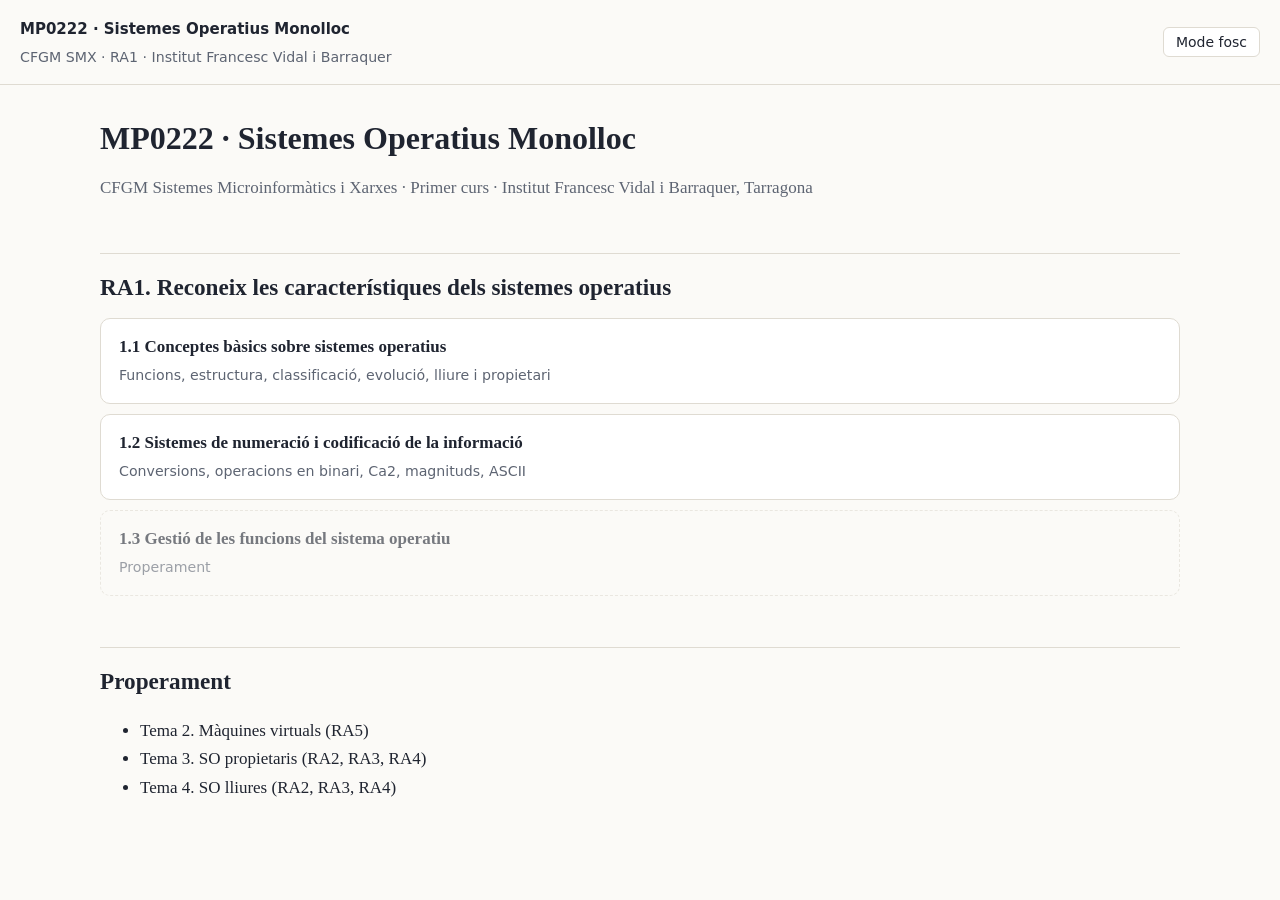
==== index.html @ bf26d414 "Add files via upload" ====
<!DOCTYPE html>
<html lang="ca">
<head>
<meta charset="utf-8">
<meta name="description" content="Materials del mòdul MP0222 Sistemes Operatius Monolloc (CFGM SMX)">
<meta name="viewport" content="width=device-width, initial-scale=1, viewport-fit=cover">
<title>MP0222 · Sistemes Operatius Monolloc | MP0222</title>
<link rel="stylesheet" href="assets/style.css">
</head>
<body id="top">
<header><div><a href="index.html"><b>MP0222 · Sistemes Operatius Monolloc</b><br><small>CFGM SMX · RA1 · Institut Francesc Vidal i Barraquer</small></a></div><button id="th" type="button">Mode fosc</button></header>
<div class="wrap"><main id="main">
<h1>MP0222 · Sistemes Operatius Monolloc</h1>
<p class="lead">CFGM Sistemes Microinformàtics i Xarxes · Primer curs · Institut Francesc Vidal i Barraquer, Tarragona</p>
<h2>RA1. Reconeix les característiques dels sistemes operatius</h2>
<div class="cards">
<a href="tema-1-1.html"><b>1.1 Conceptes bàsics sobre sistemes operatius</b><br><small>Funcions, estructura, classificació, evolució, lliure i propietari</small></a>
<a href="tema-1-2.html"><b>1.2 Sistemes de numeració i codificació de la informació</b><br><small>Conversions, operacions en binari, Ca2, magnituds, ASCII</small></a>
<div class="soon"><b>1.3 Gestió de les funcions del sistema operatiu</b><br><small>Properament</small></div></div>
<h2>Properament</h2><ul><li>Tema 2. Màquines virtuals (RA5)</li><li>Tema 3. SO propietaris (RA2, RA3, RA4)</li><li>Tema 4. SO lliures (RA2, RA3, RA4)</li></ul>
</main></div></body></html>
---- assets/style.css ----
:root{--bg:#fbfaf7;--fg:#1f2430;--mut:#5d6472;--card:#fff;--bd:#dfdbd2;--ac:#1d5fa8;--code:#f1efe9;--info:#e6f0fa;--imp:#fdf0dc;--def:#eef0f6;--ok:#e5f4e8;box-sizing:border-box;padding-top:env(safe-area-inset-top,0px);padding-bottom:env(safe-area-inset-bottom,0px)}
@media (prefers-color-scheme:dark){:root:not([data-theme="light"]){--bg:#15181e;--fg:#e6e8ec;--mut:#9aa1ae;--card:#1c2028;--bd:#333846;--ac:#7db3ee;--code:#232833;--info:#182a3d;--imp:#3a2c16;--def:#222735;--ok:#173222}}
:root[data-theme="dark"]{--bg:#15181e;--fg:#e6e8ec;--mut:#9aa1ae;--card:#1c2028;--bd:#333846;--ac:#7db3ee;--code:#232833;--info:#182a3d;--imp:#3a2c16;--def:#222735;--ok:#173222}
html{scroll-padding-top:env(safe-area-inset-top,0px);scroll-behavior:smooth}
body{margin:0;background:var(--bg);color:var(--fg);font:17px/1.65 Georgia,"Times New Roman",serif}
header{border-bottom:1px solid var(--bd);padding:14px 20px;display:flex;justify-content:space-between;align-items:center;gap:12px;font-family:system-ui,sans-serif}
header b{font-size:15px}header small{color:var(--mut)}
button{font:14px system-ui,sans-serif;border:1px solid var(--bd);background:var(--card);color:var(--fg);border-radius:6px;padding:6px 12px;cursor:pointer}
.wrap{display:flex;gap:32px;max-width:1080px;margin:0 auto;padding:24px 20px}
nav{position:sticky;top:16px;align-self:flex-start;min-width:210px;font:14px/1.4 system-ui,sans-serif}
nav a{display:block;padding:5px 0;color:var(--mut);text-decoration:none}nav a:hover{color:var(--ac)}
nav h4{margin:0 0 8px;font-size:12px;letter-spacing:.08em;text-transform:uppercase}
main{min-width:0;flex:1}
.crumb{font:13px system-ui,sans-serif;color:var(--mut)}
h1{font-size:2rem;line-height:1.2;margin:.3em 0}
h2{font-size:1.45rem;margin:2.2em 0 .5em;padding-top:.6em;border-top:1px solid var(--bd)}
h3{font-size:1.1rem;margin:1.5em 0 .3em}
.lead{color:var(--mut)}
.box{border-radius:8px;padding:12px 16px;margin:1.1em 0;border-left:5px solid var(--ac);font-size:16px}
.box>b:first-child{display:block;font:700 12px system-ui,sans-serif;letter-spacing:.08em;text-transform:uppercase;margin-bottom:4px}
.info{background:var(--info)}.imp{background:var(--imp);border-color:#d98a1c}.def{background:var(--def)}.ok{background:var(--ok);border-color:#2f8f4a}
table{border-collapse:collapse;width:100%;font:15px/1.5 system-ui,sans-serif;background:var(--card)}
.tw{overflow-x:auto;margin:1em 0}
th,td{border:1px solid var(--bd);padding:8px 10px;text-align:left;vertical-align:top}th{background:var(--def)}
pre{background:var(--code);padding:12px 14px;border-radius:8px;overflow-x:auto;font:14px/1.5 ui-monospace,Menlo,Consolas,monospace;margin:.6em 0}
code{background:var(--code);padding:1px 5px;border-radius:4px;font:.9em ui-monospace,Menlo,Consolas,monospace}pre code{padding:0;background:none}
.ex{border:1px solid var(--bd);background:var(--card);border-radius:10px;padding:14px 18px;margin:1.4em 0;font-size:16px}
.ex h4{margin:0 0 4px;font:700 15px system-ui,sans-serif}.ex .tag{font:12px system-ui,sans-serif;color:var(--mut)}
details{margin-top:8px;font:15px/1.5 system-ui,sans-serif}summary{cursor:pointer;color:var(--ac);font-weight:600}
svg{max-width:100%;height:auto}
.pn{display:flex;justify-content:space-between;margin-top:3em;font:15px system-ui,sans-serif;color:var(--mut)}
@media(max-width:820px){.wrap{display:block}nav{position:static;margin-bottom:20px}}
.cards a{display:block;border:1px solid var(--bd);background:var(--card);border-radius:10px;padding:14px 18px;margin:10px 0;text-decoration:none;color:var(--fg)}.cards a:hover{border-color:var(--ac)}.cards small{color:var(--mut);font-family:system-ui,sans-serif}.soon{opacity:.6;border:1px dashed var(--bd);border-radius:10px;padding:14px 18px;margin:10px 0}
a{color:var(--ac)}header a{color:inherit;text-decoration:none}
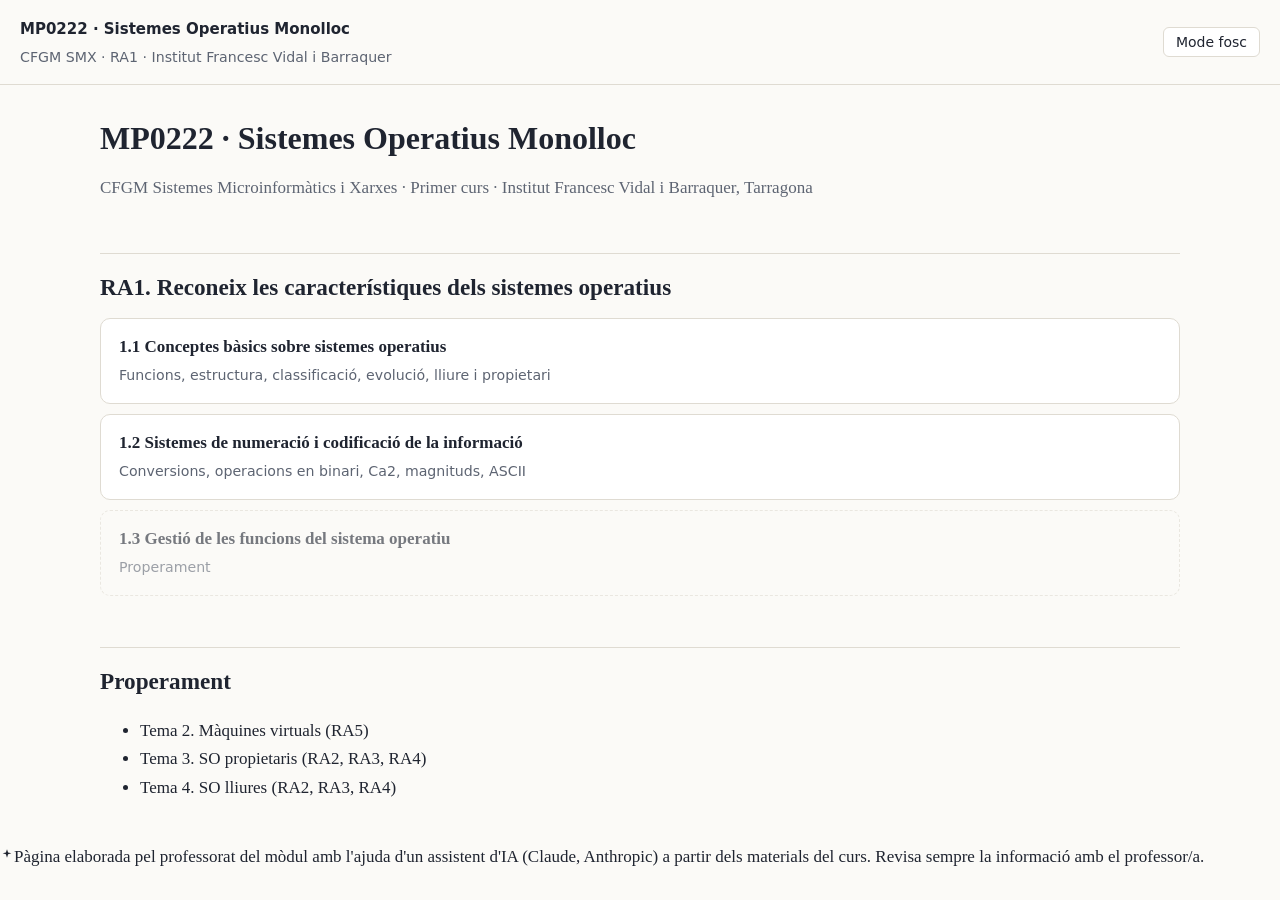
==== commit 34c439ec: "Add files via upload" ====
--- a/index.html
+++ b/index.html
@@ -18,4 +18,5 @@
 <a href="tema-1-2.html"><b>1.2 Sistemes de numeració i codificació de la informació</b><br><small>Conversions, operacions en binari, Ca2, magnituds, ASCII</small></a>
 <div class="soon"><b>1.3 Gestió de les funcions del sistema operatiu</b><br><small>Properament</small></div></div>
 <h2>Properament</h2><ul><li>Tema 2. Màquines virtuals (RA5)</li><li>Tema 3. SO propietaris (RA2, RA3, RA4)</li><li>Tema 4. SO lliures (RA2, RA3, RA4)</li></ul>
-</main></div></body></html>+</main></div><footer class="credit"><svg width="14" height="14" viewBox="0 0 24 24" fill="currentColor" aria-hidden="true"><path d="M12 2l1.9 5.6L19.5 9l-5.6 1.9L12 16.5l-1.9-5.6L4.5 9l5.6-1.5L12 2z"/></svg>Pàgina elaborada pel professorat del mòdul amb l'ajuda d'un assistent d'IA (Claude, Anthropic) a partir dels materials del curs. Revisa sempre la informació amb el professor/a.</footer>
+</body></html>
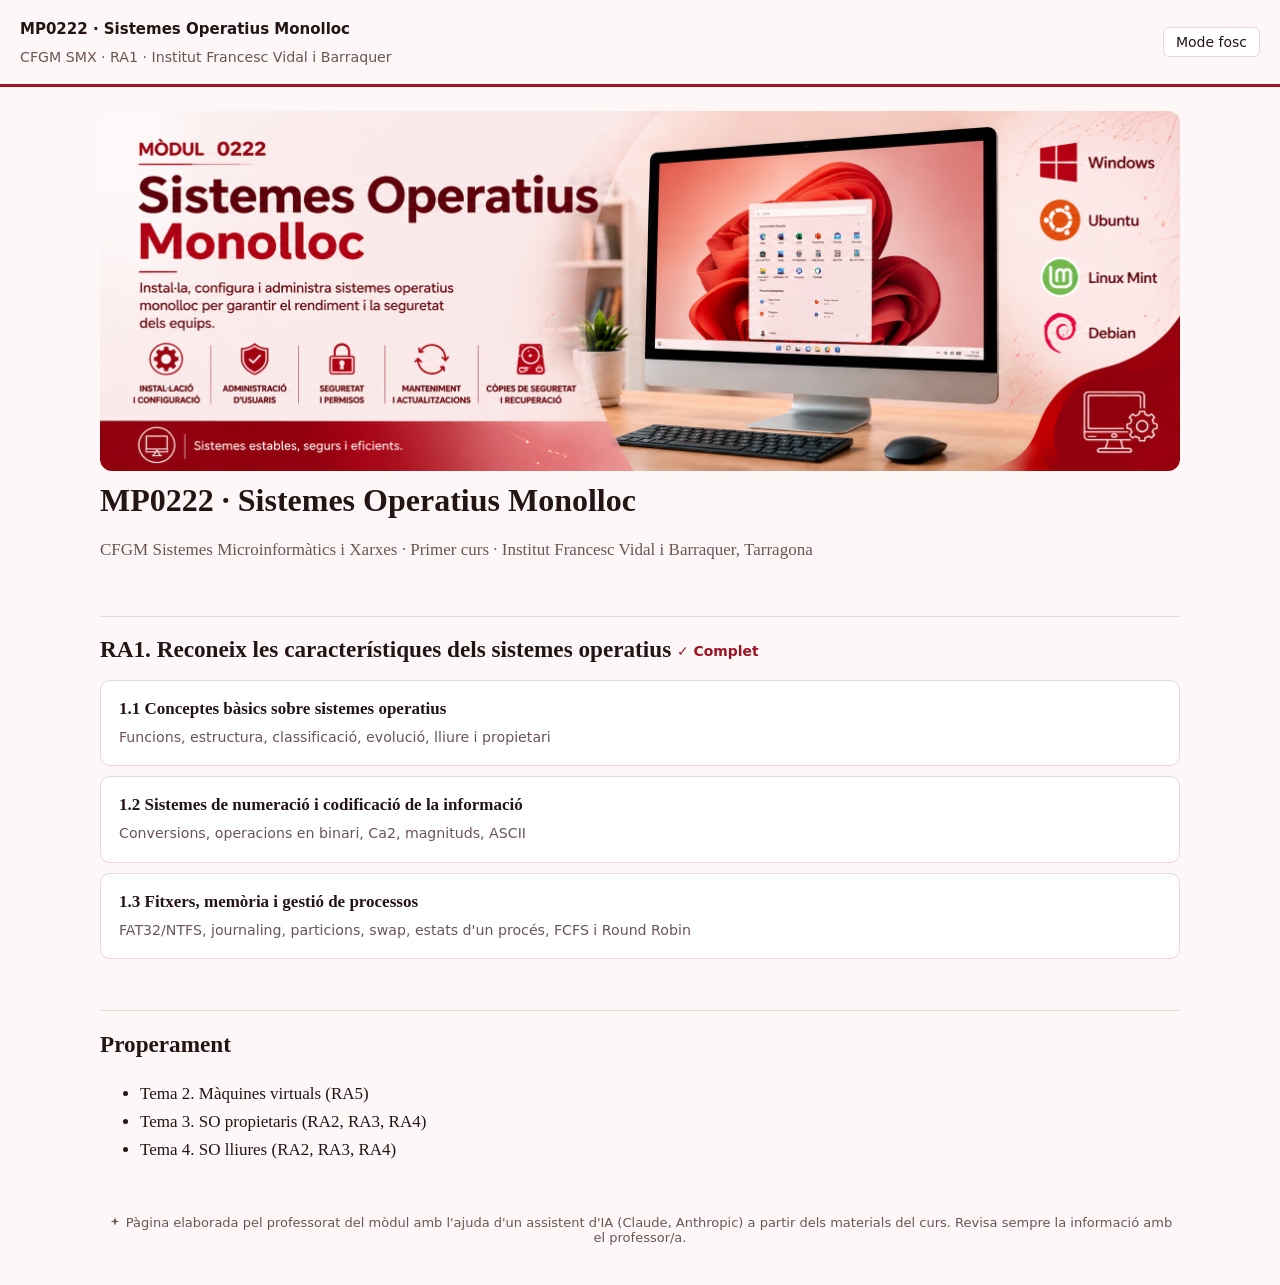
==== commit 501f7a9e: "add portada + canvi color + tema 1.3" ====
--- a/index.html
+++ b/index.html
@@ -10,13 +10,14 @@
 <body id="top">
 <header><div><a href="index.html"><b>MP0222 · Sistemes Operatius Monolloc</b><br><small>CFGM SMX · RA1 · Institut Francesc Vidal i Barraquer</small></a></div><button id="th" type="button">Mode fosc</button></header>
 <div class="wrap"><main id="main">
+<a class="hero" href="index.html" tabindex="-1"><img src="assets/img/portada.png" alt="Mòdul 0222 · Sistemes Operatius Monolloc — instal·la, configura, administra, optimitza. Windows, Ubuntu, Linux Mint, Debian"></a>
 <h1>MP0222 · Sistemes Operatius Monolloc</h1>
 <p class="lead">CFGM Sistemes Microinformàtics i Xarxes · Primer curs · Institut Francesc Vidal i Barraquer, Tarragona</p>
-<h2>RA1. Reconeix les característiques dels sistemes operatius</h2>
+<h2>RA1. Reconeix les característiques dels sistemes operatius <span style="color:var(--ac);font-size:.6em;font-family:system-ui,sans-serif;font-weight:700;vertical-align:middle">✓ Complet</span></h2>
 <div class="cards">
 <a href="tema-1-1.html"><b>1.1 Conceptes bàsics sobre sistemes operatius</b><br><small>Funcions, estructura, classificació, evolució, lliure i propietari</small></a>
 <a href="tema-1-2.html"><b>1.2 Sistemes de numeració i codificació de la informació</b><br><small>Conversions, operacions en binari, Ca2, magnituds, ASCII</small></a>
-<div class="soon"><b>1.3 Gestió de les funcions del sistema operatiu</b><br><small>Properament</small></div></div>
+<a href="tema-1-3.html"><b>1.3 Fitxers, memòria i gestió de processos</b><br><small>FAT32/NTFS, journaling, particions, swap, estats d'un procés, FCFS i Round Robin</small></a></div>
 <h2>Properament</h2><ul><li>Tema 2. Màquines virtuals (RA5)</li><li>Tema 3. SO propietaris (RA2, RA3, RA4)</li><li>Tema 4. SO lliures (RA2, RA3, RA4)</li></ul>
 </main></div><footer class="credit"><svg width="14" height="14" viewBox="0 0 24 24" fill="currentColor" aria-hidden="true"><path d="M12 2l1.9 5.6L19.5 9l-5.6 1.9L12 16.5l-1.9-5.6L4.5 9l5.6-1.5L12 2z"/></svg>Pàgina elaborada pel professorat del mòdul amb l'ajuda d'un assistent d'IA (Claude, Anthropic) a partir dels materials del curs. Revisa sempre la informació amb el professor/a.</footer>
 </body></html>
--- a/assets/style.css
+++ b/assets/style.css
@@ -1,9 +1,9 @@
-:root{--bg:#fbfaf7;--fg:#1f2430;--mut:#5d6472;--card:#fff;--bd:#dfdbd2;--ac:#1d5fa8;--code:#f1efe9;--info:#e6f0fa;--imp:#fdf0dc;--def:#eef0f6;--ok:#e5f4e8;box-sizing:border-box;padding-top:env(safe-area-inset-top,0px);padding-bottom:env(safe-area-inset-bottom,0px)}
-@media (prefers-color-scheme:dark){:root:not([data-theme="light"]){--bg:#15181e;--fg:#e6e8ec;--mut:#9aa1ae;--card:#1c2028;--bd:#333846;--ac:#7db3ee;--code:#232833;--info:#182a3d;--imp:#3a2c16;--def:#222735;--ok:#173222}}
-:root[data-theme="dark"]{--bg:#15181e;--fg:#e6e8ec;--mut:#9aa1ae;--card:#1c2028;--bd:#333846;--ac:#7db3ee;--code:#232833;--info:#182a3d;--imp:#3a2c16;--def:#222735;--ok:#173222}
+:root{--bg:#fdf8f7;--fg:#241416;--mut:#6b5456;--card:#fff;--bd:#e8d7d4;--ac:#a01224;--ac2:#7a0000;--code:#f3ece9;--info:#fbe9ea;--imp:#fdf0dc;--def:#f3ecec;--ok:#e5f4e8;box-sizing:border-box;padding-top:env(safe-area-inset-top,0px);padding-bottom:env(safe-area-inset-bottom,0px)}
+@media (prefers-color-scheme:dark){:root:not([data-theme="light"]){--bg:#1a1314;--fg:#f1e6e7;--mut:#b99a9c;--card:#241a1b;--bd:#4a3436;--ac:#e8798a;--ac2:#f2a5ae;--code:#2c2122;--info:#3a2024;--imp:#3a2c16;--def:#2a1f20;--ok:#173222}}
+:root[data-theme="dark"]{--bg:#1a1314;--fg:#f1e6e7;--mut:#b99a9c;--card:#241a1b;--bd:#4a3436;--ac:#e8798a;--ac2:#f2a5ae;--code:#2c2122;--info:#3a2024;--imp:#3a2c16;--def:#2a1f20;--ok:#173222}
 html{scroll-padding-top:env(safe-area-inset-top,0px);scroll-behavior:smooth}
 body{margin:0;background:var(--bg);color:var(--fg);font:17px/1.65 Georgia,"Times New Roman",serif}
-header{border-bottom:1px solid var(--bd);padding:14px 20px;display:flex;justify-content:space-between;align-items:center;gap:12px;font-family:system-ui,sans-serif}
+header{border-bottom:3px solid var(--ac);padding:14px 20px;display:flex;justify-content:space-between;align-items:center;gap:12px;font-family:system-ui,sans-serif}
 header b{font-size:15px}header small{color:var(--mut)}
 button{font:14px system-ui,sans-serif;border:1px solid var(--bd);background:var(--card);color:var(--fg);border-radius:6px;padding:6px 12px;cursor:pointer}
 .wrap{display:flex;gap:32px;max-width:1080px;margin:0 auto;padding:24px 20px}
@@ -32,3 +32,27 @@
 @media(max-width:820px){.wrap{display:block}nav{position:static;margin-bottom:20px}}
 .cards a{display:block;border:1px solid var(--bd);background:var(--card);border-radius:10px;padding:14px 18px;margin:10px 0;text-decoration:none;color:var(--fg)}.cards a:hover{border-color:var(--ac)}.cards small{color:var(--mut);font-family:system-ui,sans-serif}.soon{opacity:.6;border:1px dashed var(--bd);border-radius:10px;padding:14px 18px;margin:10px 0}
 a{color:var(--ac)}header a{color:inherit;text-decoration:none}
+
+footer.credit{max-width:1080px;margin:0 auto;padding:10px 20px 40px;font:13px system-ui,sans-serif;color:var(--mut);text-align:center}
+footer.credit svg{vertical-align:-3px;margin-right:4px}
+
+.imgcard{background:#fff;border:1px solid var(--bd);border-radius:10px;padding:14px;margin:1em 0;text-align:center}
+.imgcard img{max-width:100%;height:auto;border-radius:4px}
+.imgcard figcaption{margin-top:8px;font:13px system-ui,sans-serif;color:#5d6472}
+.videos{display:grid;gap:10px;margin:1em 0}
+.videos a{display:flex;gap:10px;align-items:center;border:1px solid var(--bd);background:var(--card);border-radius:10px;padding:10px 14px;text-decoration:none;color:var(--fg);font:15px system-ui,sans-serif}
+.videos a:hover{border-color:var(--ac)}
+.videos .yt{flex:none;width:28px;height:28px;color:#ff0000}
+.videos b{display:block;font-size:15px}
+.videos small{color:var(--mut)}
+
+/* Infografies i icones */
+.infografia{display:grid;grid-template-columns:repeat(auto-fit,minmax(145px,1fr));gap:12px;margin:1.3em 0}
+.infocard{background:var(--card);border:1px solid var(--bd);border-radius:14px;padding:16px 10px;text-align:center;transition:transform .15s}
+.infocard svg{width:50px;height:50px;margin-bottom:6px}
+.infocard b{display:block;font:700 13.5px system-ui,sans-serif;margin-bottom:3px;color:var(--fg)}
+.infocard span{font:12px system-ui,sans-serif;color:var(--mut);line-height:1.3;display:block}
+.icon-inline{width:20px;height:20px;vertical-align:-5px;margin-right:6px;flex:none}
+
+.hero{display:block;width:100%;max-width:1080px;margin:0 auto 10px;border-radius:12px;overflow:hidden}
+.hero img{display:block;width:100%;height:auto}
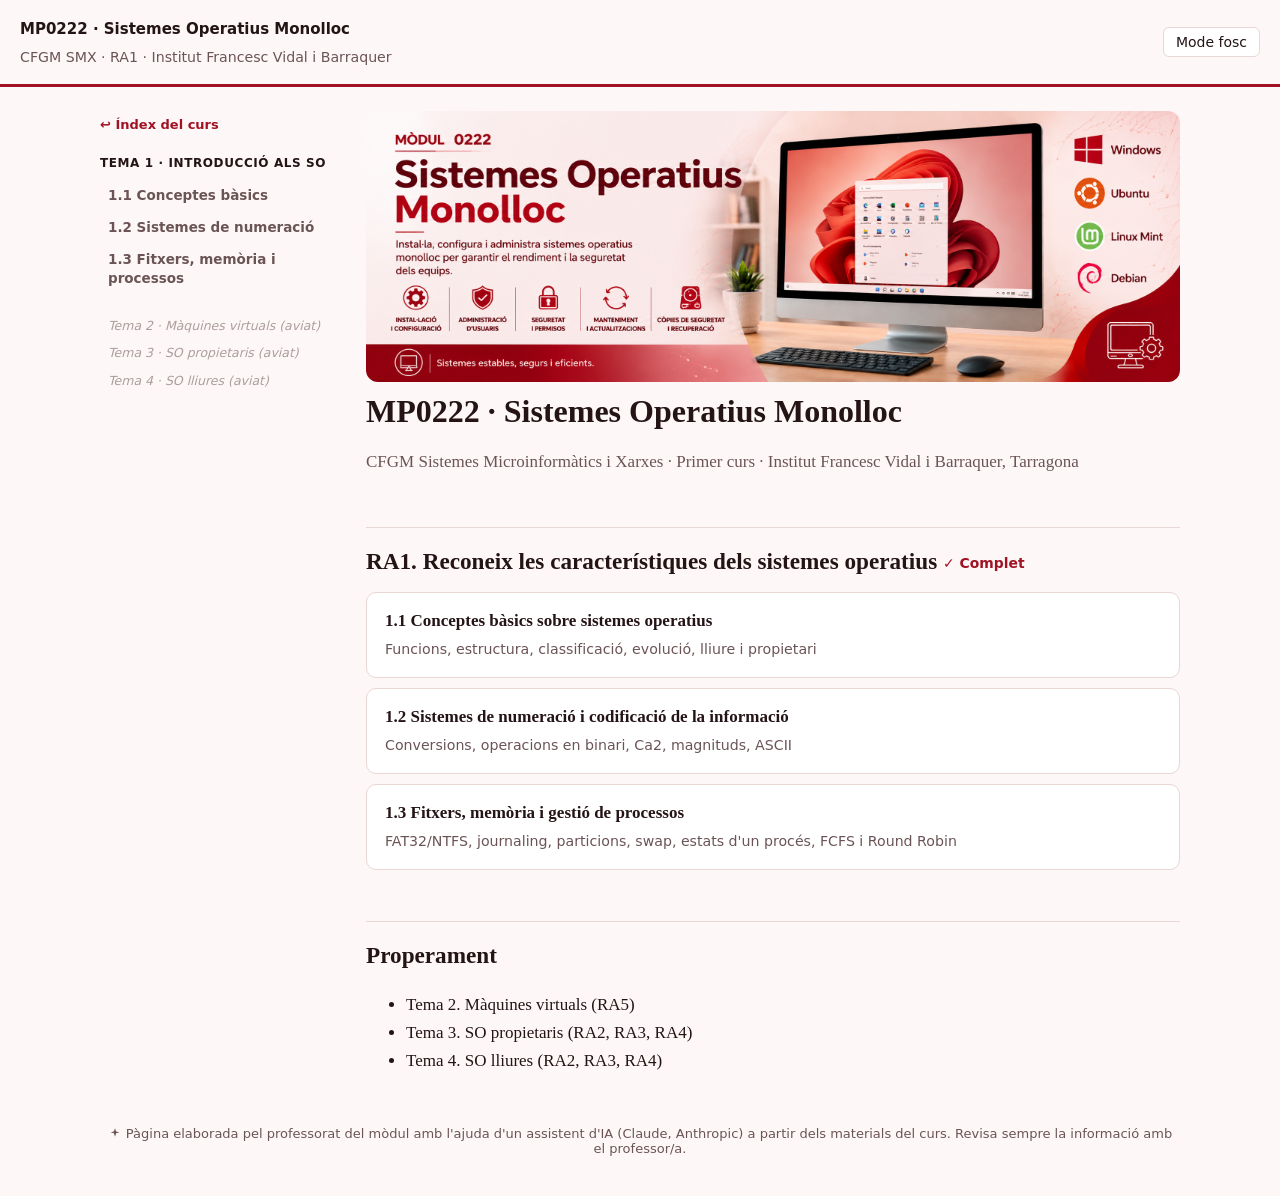
==== commit f8d2aa7e: "estilo m224 y más conversores" ====
--- a/index.html
+++ b/index.html
@@ -9,7 +9,7 @@
 </head>
 <body id="top">
 <header><div><a href="index.html"><b>MP0222 · Sistemes Operatius Monolloc</b><br><small>CFGM SMX · RA1 · Institut Francesc Vidal i Barraquer</small></a></div><button id="th" type="button">Mode fosc</button></header>
-<div class="wrap"><main id="main">
+<div class="wrap"><nav class="sidenav" aria-label="Navegació del curs"><a class="nav-home" href="index.html">↩ Índex del curs</a><div class="nav-tema-title">Tema 1 · Introducció als SO</div><ul class="nav-tree"><li><a href="tema-1-1.html">1.1 Conceptes bàsics</a></li><li><a href="tema-1-2.html">1.2 Sistemes de numeració</a></li><li><a href="tema-1-3.html">1.3 Fitxers, memòria i processos</a></li></ul><div class="nav-tema-future">Tema 2 · Màquines virtuals <em>(aviat)</em></div><div class="nav-tema-future">Tema 3 · SO propietaris <em>(aviat)</em></div><div class="nav-tema-future">Tema 4 · SO lliures <em>(aviat)</em></div></nav><main id="main">
 <a class="hero" href="index.html" tabindex="-1"><img src="assets/img/portada.png" alt="Mòdul 0222 · Sistemes Operatius Monolloc — instal·la, configura, administra, optimitza. Windows, Ubuntu, Linux Mint, Debian"></a>
 <h1>MP0222 · Sistemes Operatius Monolloc</h1>
 <p class="lead">CFGM Sistemes Microinformàtics i Xarxes · Primer curs · Institut Francesc Vidal i Barraquer, Tarragona</p>
--- a/assets/style.css
+++ b/assets/style.css
@@ -7,7 +7,7 @@
 header b{font-size:15px}header small{color:var(--mut)}
 button{font:14px system-ui,sans-serif;border:1px solid var(--bd);background:var(--card);color:var(--fg);border-radius:6px;padding:6px 12px;cursor:pointer}
 .wrap{display:flex;gap:32px;max-width:1080px;margin:0 auto;padding:24px 20px}
-nav{position:sticky;top:16px;align-self:flex-start;min-width:210px;font:14px/1.4 system-ui,sans-serif}
+nav{position:sticky;top:16px;align-self:flex-start;min-width:230px;max-width:230px;font:14px/1.4 system-ui,sans-serif;max-height:calc(100vh - 32px);overflow-y:auto;padding-right:4px}
 nav a{display:block;padding:5px 0;color:var(--mut);text-decoration:none}nav a:hover{color:var(--ac)}
 nav h4{margin:0 0 8px;font-size:12px;letter-spacing:.08em;text-transform:uppercase}
 main{min-width:0;flex:1}
@@ -56,3 +56,22 @@
 
 .hero{display:block;width:100%;max-width:1080px;margin:0 auto 10px;border-radius:12px;overflow:hidden}
 .hero img{display:block;width:100%;height:auto}
+
+.nav-home{display:block;color:var(--ac);text-decoration:none;font-weight:700;margin-bottom:16px;font-size:13px}
+.nav-home:hover{text-decoration:underline}
+.nav-tema-title{font-weight:700;color:var(--fg);margin:0 0 8px;font-size:12px;text-transform:uppercase;letter-spacing:.05em}
+.nav-tree{list-style:none;margin:0 0 18px;padding:0}
+.nav-tree>li{margin-bottom:1px}
+.nav-tree>li>a{display:block;padding:6px 8px;border-radius:6px;color:var(--mut);text-decoration:none;font-weight:600;font-size:13.5px}
+.nav-tree>li.active>a{background:var(--info);color:var(--ac)}
+.nav-tree>li>a:hover{color:var(--ac)}
+.nav-sub{list-style:none;margin:2px 0 6px 8px;padding:0;border-left:2px solid var(--bd)}
+.nav-sub li a{display:block;padding:3px 6px 3px 10px;color:var(--mut);text-decoration:none;font-size:12.5px;line-height:1.3}
+.nav-sub li a:hover{color:var(--ac)}
+.nav-tema-future{color:var(--mut);opacity:.55;font-size:12.5px;padding:5px 8px;font-style:italic}
+
+/* Conversors de bases */
+.conv-grid{display:grid;grid-template-columns:repeat(auto-fit,minmax(220px,1fr));gap:12px;margin:1em 0}
+.conv-card{margin:0}
+.conv-input{font:16px ui-monospace,Menlo,Consolas,monospace;padding:7px 10px;width:100%;max-width:220px;border:1px solid var(--bd);border-radius:6px;background:var(--card);color:var(--fg);box-sizing:border-box}
+.conv-out{font-size:13.5px;margin-top:8px}
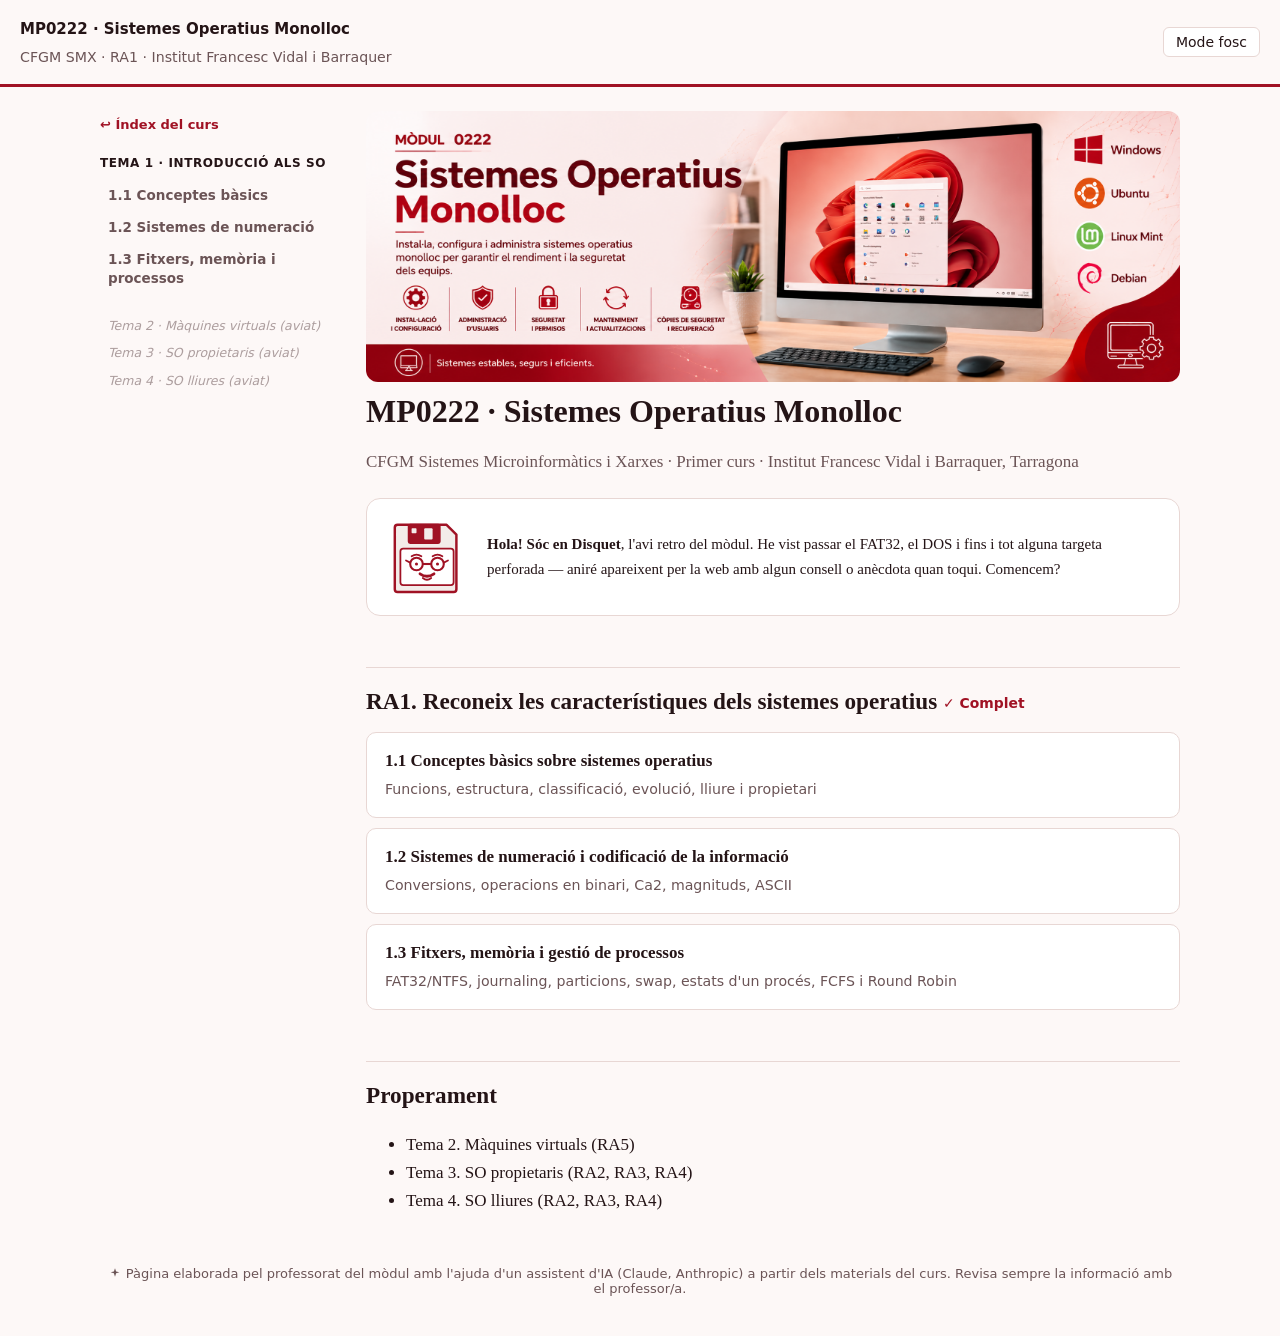
==== commit 600d9cbd: "disquet i operacions 1.3 ampliades" ====
--- a/index.html
+++ b/index.html
@@ -13,6 +13,25 @@
 <a class="hero" href="index.html" tabindex="-1"><img src="assets/img/portada.png" alt="Mòdul 0222 · Sistemes Operatius Monolloc — instal·la, configura, administra, optimitza. Windows, Ubuntu, Linux Mint, Debian"></a>
 <h1>MP0222 · Sistemes Operatius Monolloc</h1>
 <p class="lead">CFGM Sistemes Microinformàtics i Xarxes · Primer curs · Institut Francesc Vidal i Barraquer, Tarragona</p>
+<div class="mascota-wrap"><svg viewBox="0 0 120 120" xmlns="http://www.w3.org/2000/svg">
+<path d="M18 14h70l14 14v78a4 4 0 0 1-4 4H18a4 4 0 0 1-4-4V18a4 4 0 0 1 4-4z" fill="var(--code)" stroke="var(--ac)" stroke-width="3.5" stroke-linejoin="round"/>
+<rect x="34" y="14" width="44" height="26" rx="2" fill="var(--ac)" stroke="var(--ac)" stroke-width="3"/>
+<rect x="56" y="19" width="12" height="16" rx="1.5" fill="var(--code)"/>
+<rect x="38" y="19" width="7" height="7" rx="1" fill="var(--code)"/>
+<rect x="22" y="48" width="76" height="52" rx="4" fill="var(--card)" stroke="var(--ac)" stroke-width="2.5"/>
+<circle cx="45" cy="70" r="9" fill="none" stroke="var(--ac)" stroke-width="3"/>
+<circle cx="75" cy="70" r="9" fill="none" stroke="var(--ac)" stroke-width="3"/>
+<line x1="54" y1="70" x2="66" y2="70" stroke="var(--ac)" stroke-width="3"/>
+<line x1="36" y1="68" x2="30" y2="65" stroke="var(--ac)" stroke-width="2.5" stroke-linecap="round"/>
+<line x1="84" y1="68" x2="90" y2="65" stroke="var(--ac)" stroke-width="2.5" stroke-linecap="round"/>
+<circle cx="45" cy="70" r="2.2" fill="var(--ac)"/>
+<circle cx="75" cy="70" r="2.2" fill="var(--ac)"/>
+<path d="M38 59q7-5 14 0" fill="none" stroke="var(--ac)" stroke-width="2.5" stroke-linecap="round"/>
+<path d="M68 59q7-5 14 0" fill="none" stroke="var(--ac)" stroke-width="2.5" stroke-linecap="round"/>
+<path d="M50 84q10 7 20 0" fill="none" stroke="var(--ac)" stroke-width="4" stroke-linecap="round"/>
+<path d="M54 90q6 5 12 0" fill="none" stroke="var(--ac)" stroke-width="2.5" stroke-linecap="round"/>
+</svg>
+<p><b>Hola! Sóc en Disquet</b>, l'avi retro del mòdul. He vist passar el FAT32, el DOS i fins i tot alguna targeta perforada — aniré apareixent per la web amb algun consell o anècdota quan toqui. Comencem?</p></div>
 <h2>RA1. Reconeix les característiques dels sistemes operatius <span style="color:var(--ac);font-size:.6em;font-family:system-ui,sans-serif;font-weight:700;vertical-align:middle">✓ Complet</span></h2>
 <div class="cards">
 <a href="tema-1-1.html"><b>1.1 Conceptes bàsics sobre sistemes operatius</b><br><small>Funcions, estructura, classificació, evolució, lliure i propietari</small></a>
--- a/assets/style.css
+++ b/assets/style.css
@@ -75,3 +75,12 @@
 .conv-card{margin:0}
 .conv-input{font:16px ui-monospace,Menlo,Consolas,monospace;padding:7px 10px;width:100%;max-width:220px;border:1px solid var(--bd);border-radius:6px;background:var(--card);color:var(--fg);box-sizing:border-box}
 .conv-out{font-size:13.5px;margin-top:8px}
+
+/* Mascota: en Disquet */
+.mascota-wrap{display:flex;align-items:center;gap:18px;margin:1.3em 0;background:var(--card);border:1px solid var(--bd);border-radius:14px;padding:16px 18px}
+.mascota-wrap svg{width:84px;height:84px;flex:none}
+.mascota-wrap p{margin:0;font-size:15px}
+.mascota-tip{display:flex;align-items:flex-start;gap:10px;margin:1.1em 0;background:var(--info);border-radius:10px;padding:10px 14px}
+.mascota-tip svg{width:38px;height:38px;flex:none;margin-top:2px}
+.mascota-tip p{margin:0;font-size:14.5px}
+.mascota-tip b{color:var(--ac)}
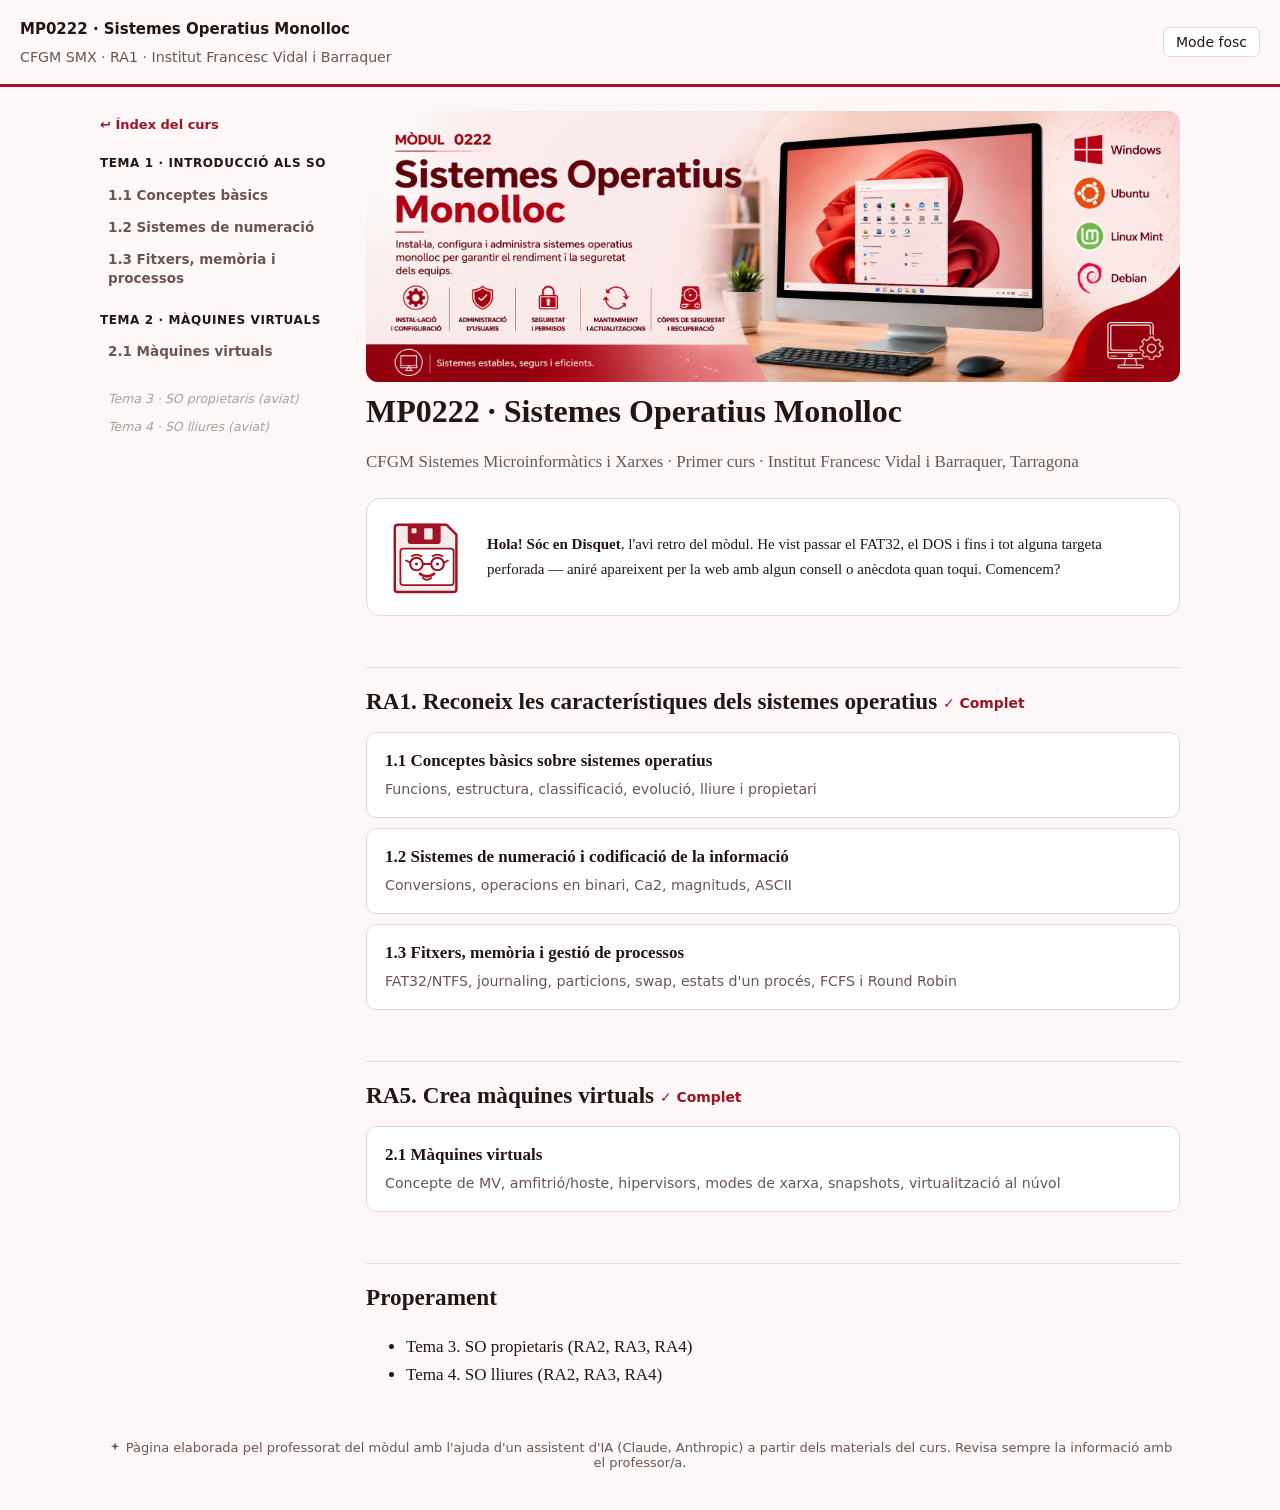
==== commit 42130c5c: "tema 2" ====
--- a/index.html
+++ b/index.html
@@ -9,7 +9,7 @@
 </head>
 <body id="top">
 <header><div><a href="index.html"><b>MP0222 · Sistemes Operatius Monolloc</b><br><small>CFGM SMX · RA1 · Institut Francesc Vidal i Barraquer</small></a></div><button id="th" type="button">Mode fosc</button></header>
-<div class="wrap"><nav class="sidenav" aria-label="Navegació del curs"><a class="nav-home" href="index.html">↩ Índex del curs</a><div class="nav-tema-title">Tema 1 · Introducció als SO</div><ul class="nav-tree"><li><a href="tema-1-1.html">1.1 Conceptes bàsics</a></li><li><a href="tema-1-2.html">1.2 Sistemes de numeració</a></li><li><a href="tema-1-3.html">1.3 Fitxers, memòria i processos</a></li></ul><div class="nav-tema-future">Tema 2 · Màquines virtuals <em>(aviat)</em></div><div class="nav-tema-future">Tema 3 · SO propietaris <em>(aviat)</em></div><div class="nav-tema-future">Tema 4 · SO lliures <em>(aviat)</em></div></nav><main id="main">
+<div class="wrap"><nav class="sidenav" aria-label="Navegació del curs"><a class="nav-home" href="index.html">↩ Índex del curs</a><div class="nav-tema-title">Tema 1 · Introducció als SO</div><ul class="nav-tree"><li><a href="tema-1-1.html">1.1 Conceptes bàsics</a></li><li><a href="tema-1-2.html">1.2 Sistemes de numeració</a></li><li><a href="tema-1-3.html">1.3 Fitxers, memòria i processos</a></li></ul><div class="nav-tema-title">Tema 2 · Màquines virtuals</div><ul class="nav-tree"><li><a href="tema-2-1.html">2.1 Màquines virtuals</a></li></ul><div class="nav-tema-future">Tema 3 · SO propietaris <em>(aviat)</em></div><div class="nav-tema-future">Tema 4 · SO lliures <em>(aviat)</em></div></nav><main id="main">
 <a class="hero" href="index.html" tabindex="-1"><img src="assets/img/portada.png" alt="Mòdul 0222 · Sistemes Operatius Monolloc — instal·la, configura, administra, optimitza. Windows, Ubuntu, Linux Mint, Debian"></a>
 <h1>MP0222 · Sistemes Operatius Monolloc</h1>
 <p class="lead">CFGM Sistemes Microinformàtics i Xarxes · Primer curs · Institut Francesc Vidal i Barraquer, Tarragona</p>
@@ -37,6 +37,9 @@
 <a href="tema-1-1.html"><b>1.1 Conceptes bàsics sobre sistemes operatius</b><br><small>Funcions, estructura, classificació, evolució, lliure i propietari</small></a>
 <a href="tema-1-2.html"><b>1.2 Sistemes de numeració i codificació de la informació</b><br><small>Conversions, operacions en binari, Ca2, magnituds, ASCII</small></a>
 <a href="tema-1-3.html"><b>1.3 Fitxers, memòria i gestió de processos</b><br><small>FAT32/NTFS, journaling, particions, swap, estats d'un procés, FCFS i Round Robin</small></a></div>
-<h2>Properament</h2><ul><li>Tema 2. Màquines virtuals (RA5)</li><li>Tema 3. SO propietaris (RA2, RA3, RA4)</li><li>Tema 4. SO lliures (RA2, RA3, RA4)</li></ul>
+<h2>RA5. Crea màquines virtuals <span style="color:var(--ac);font-size:.6em;font-family:system-ui,sans-serif;font-weight:700;vertical-align:middle">✓ Complet</span></h2>
+<div class="cards">
+<a href="tema-2-1.html"><b>2.1 Màquines virtuals</b><br><small>Concepte de MV, amfitrió/hoste, hipervisors, modes de xarxa, snapshots, virtualització al núvol</small></a></div>
+<h2>Properament</h2><ul><li>Tema 3. SO propietaris (RA2, RA3, RA4)</li><li>Tema 4. SO lliures (RA2, RA3, RA4)</li></ul>
 </main></div><footer class="credit"><svg width="14" height="14" viewBox="0 0 24 24" fill="currentColor" aria-hidden="true"><path d="M12 2l1.9 5.6L19.5 9l-5.6 1.9L12 16.5l-1.9-5.6L4.5 9l5.6-1.5L12 2z"/></svg>Pàgina elaborada pel professorat del mòdul amb l'ajuda d'un assistent d'IA (Claude, Anthropic) a partir dels materials del curs. Revisa sempre la informació amb el professor/a.</footer>
 </body></html>
--- a/assets/style.css
+++ b/assets/style.css
@@ -84,3 +84,16 @@
 .mascota-tip svg{width:38px;height:38px;flex:none;margin-top:2px}
 .mascota-tip p{margin:0;font-size:14.5px}
 .mascota-tip b{color:var(--ac)}
+
+/* Calculadora binària interactiva */
+.calc-grid{display:flex;gap:16px;flex-wrap:wrap;margin:.9em 0}
+.calc-grid label{font:13px system-ui,sans-serif;color:var(--mut);display:flex;flex-direction:column;gap:4px}
+.calc-ops{display:flex;gap:8px;flex-wrap:wrap;margin:.7em 0}
+.calc-btn{font:14px system-ui,sans-serif;padding:6px 16px;border-radius:20px;border:1px solid var(--bd);background:var(--card);color:var(--fg);cursor:pointer}
+.calc-btn.active{background:var(--ac);color:#fff;border-color:var(--ac)}
+.calc-btn:hover:not(.active){border-color:var(--ac)}
+
+.videos-compact{margin:.9em 0;grid-template-columns:repeat(auto-fit,minmax(200px,1fr))}
+.videos-compact a{padding:8px 12px}
+.videos-compact .yt{width:22px;height:22px}
+.videos-compact b{font-size:13.5px}
